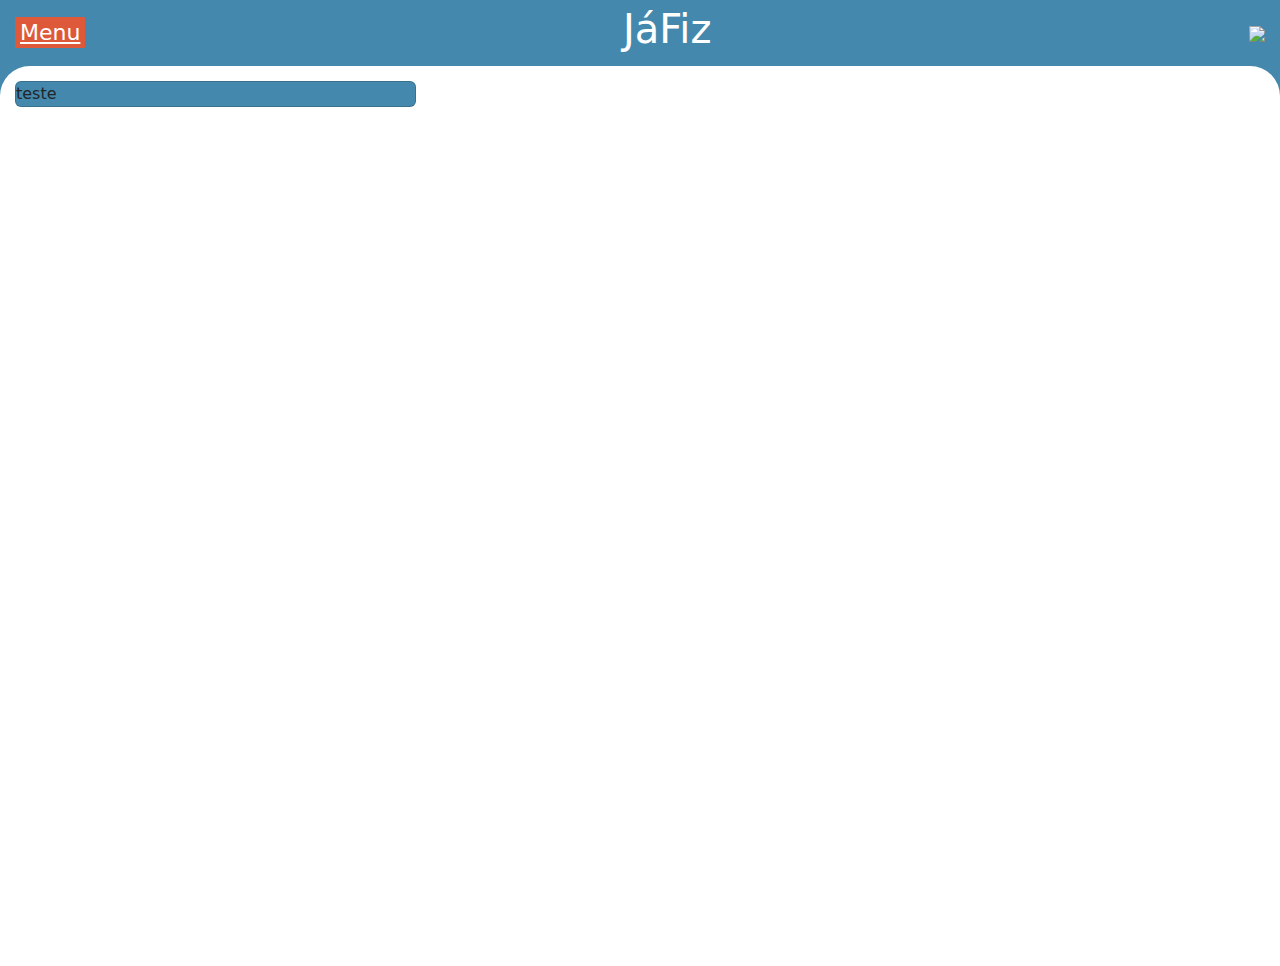
==== index.html @ 41b3dd96 "Adicionando projeto" ====
<!DOCTYPE html>
<html lang="en">

<head>
    <meta charset="UTF-8">
    <meta name="viewport" content="width=device-width, initial-scale=1.0">
    <link rel="stylesheet" href="css/style.css">
    <link rel="stylesheet" href="lib/bootstrap.min.css">
    <title>Document</title>
</head>

<body>
    <div class="header">
        <div class="left-head">
            <a href="#" class="toggle-nav">Menu </a>
        </div>
        <h1>JáFiz</h1>
        <div>
            <img src="https://cdn-icons-png.flaticon.com/512/3176/3176151.png" width="32px" />
        </div>

    </div>
    <div class="nice-nav open">
        <div class="xp-nvl">
            
        </div>
        <ul>
            <li>Tela Inicial</li>
            <li>
                Mais Recentes
            </li>
            <li>
                Editar Perfil
            </li>
        </ul>
    </div>

    <main>
        <div class="row">
            <div class="col-4">
                <div class="card">
                    teste
                </div>
            </div>
        </div>
    </main>
    <script src="https://code.jquery.com/jquery-3.7.1.min.js"></script>
    <script src="js/script.js"></script>
</body>
</html>
---- css/style.css ----
* {
    padding: 0;
    margin: 0;
    box-sizing: border-box;
  }
  
  body{
    background: #4489AD;
  }

  a {
    text-decoration: none;
  }
  
  .header {
    width: 100%;
    display: flex;
    justify-content: space-between;
    align-items: center;
    min-height: 55px;
    background: #4489AD;
    padding: 5px 15px;
  }
  
  .header h1 {
    color: #fff;
  }
  a.toggle-nav {
    color: #fff;
    line-height: 25px;
    font-size: 22px;
    background: #de5939;
    padding: 3px 5px;
    border-radius: 1px;
    transform: rotate(90deg);
  }
  .header > .left-head {
    display: block;
    background: #4489AD;
  }
  
  .nice-nav {
    width: 280px;
    background: #4489AD;
    height: 100vh;
    transition: all 0.4s ease-in-out 0s;
    float: left;
    position: relative;
  }
  .nice-nav.open {
    margin-left: -280px;
    display: block;
  }
  
  main{
    height: 100vh;
    padding: 15px;
    border-radius: 30px 30px 0px 0px;
    background-color: #fff;
  }
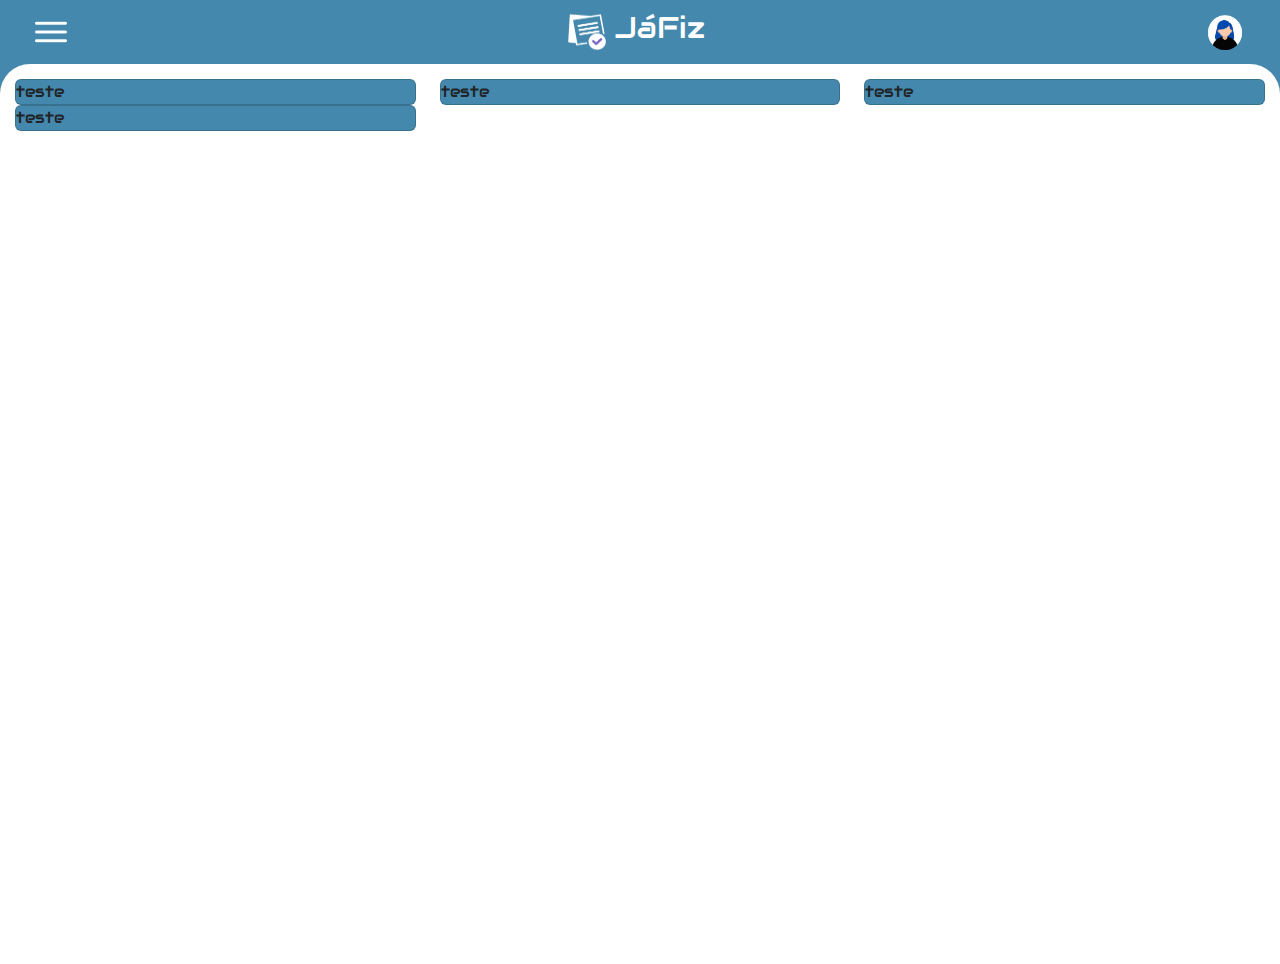
==== commit 56c21484: "melhoras no design do menu" ====
--- a/index.html
+++ b/index.html
@@ -6,31 +6,58 @@
     <meta name="viewport" content="width=device-width, initial-scale=1.0">
     <link rel="stylesheet" href="css/style.css">
     <link rel="stylesheet" href="lib/bootstrap.min.css">
+
+    <link rel="preconnect" href="https://fonts.googleapis.com">
+    <link rel="preconnect" href="https://fonts.gstatic.com" crossorigin>
+    <link href="https://fonts.googleapis.com/css2?family=Audiowide&display=swap" rel="stylesheet">
     <title>Document</title>
 </head>
 
 <body>
     <div class="header">
         <div class="left-head">
-            <a href="#" class="toggle-nav">Menu </a>
+            <a href="#" class="toggle-nav">
+                <img src="images/menu-aberto.png" alt="Menu">
+            </a>
         </div>
-        <h1>JáFiz</h1>
-        <div>
-            <img src="https://cdn-icons-png.flaticon.com/512/3176/3176151.png" width="32px" />
+        <div class="logo">
+            <img src="images/logo.png" alt="Logo">
+            <h1>JáFiz</h1>
+        </div>
+        <div class="user">
+            <img src="images/user.png" width="40px" />
         </div>
 
     </div>
     <div class="nice-nav open">
         <div class="xp-nvl">
-            
+            <div class="content-xp">
+                <div class="img-xp">
+                    <img src="images/ranking.png" alt="Ranking do usuário" width="120px">
+                </div>
+                <div class="nvl">
+                    <div class="nvl-number">
+                        <h4>Nv. 01</h4>
+                    </div>
+                    <div class="xp">
+                        <span>0/100 xp</span>
+                    </div>
+                </div>
+            </div>
         </div>
         <ul>
-            <li>Tela Inicial</li>
             <li>
-                Mais Recentes
+                <a href="#">Tela Inicial</a>
             </li>
             <li>
-                Editar Perfil
+                <a href="#">
+                    Mais Recentes
+                </a>
+            </li>
+            <li>
+                <a href="#">
+                    Editar Perfil
+                </a>
             </li>
         </ul>
     </div>
@@ -42,6 +69,21 @@
                     teste
                 </div>
             </div>
+            <div class="col-4">
+                <div class="card">
+                    teste
+                </div>
+            </div>
+            <div class="col-4">
+                <div class="card">
+                    teste
+                </div>
+            </div>
+            <div class="col-4">
+                <div class="card">
+                    teste
+                </div>
+            </div>
         </div>
     </main>
     <script src="https://code.jquery.com/jquery-3.7.1.min.js"></script>
--- a/css/style.css
+++ b/css/style.css
@@ -6,6 +6,7 @@
   
   body{
     background: #4489AD;
+    font-family: "Audiowide", sans-serif !important;
   }
 
   a {
@@ -19,36 +20,45 @@
     align-items: center;
     min-height: 55px;
     background: #4489AD;
-    padding: 5px 15px;
+    padding: 10px 35px;
   }
   
   .header h1 {
     color: #fff;
   }
-  a.toggle-nav {
-    color: #fff;
-    line-height: 25px;
-    font-size: 22px;
-    background: #de5939;
-    padding: 3px 5px;
-    border-radius: 1px;
-    transform: rotate(90deg);
-  }
+
   .header > .left-head {
     display: block;
     background: #4489AD;
   }
+
+  .logo{
+    display: flex;
+    align-items: center;
+    justify-content: center;
+  }
+
+  .logo h1{
+    font-size: 30px;
+  }
+
+  .logo img{
+    width: 40px;
+    height: 40px;
+    margin-right: 8px;
+  }
   
   .nice-nav {
-    width: 280px;
+    width: 320px;
     background: #4489AD;
     height: 100vh;
     transition: all 0.4s ease-in-out 0s;
     float: left;
     position: relative;
   }
+
   .nice-nav.open {
-    margin-left: -280px;
+    margin-left: -320px;
     display: block;
   }
   
@@ -57,4 +67,46 @@
     padding: 15px;
     border-radius: 30px 30px 0px 0px;
     background-color: #fff;
-  }+  }
+
+  .xp-nvl{
+    width: 100%;
+    padding-left: 20px;
+  }
+
+  .content-xp{
+    display: flex;
+    align-items: center;
+  }
+
+
+  .nvl{
+    width: 100%;
+    position: relative;
+    left: -25px;
+  }
+
+  .img-xp{
+    z-index: 1;
+  }
+
+  .nvl-number,
+  .xp{
+    text-align: center;
+    background-color: #fff;
+    width: 80%;
+  }
+
+  .xp{
+    height: 15px;
+    width: 75%;
+    font-size: 12px;
+    display: flex;
+    justify-content: center;
+    align-items: center;
+  }
+
+  .nvl-number{
+    border-radius: 35px;
+    color: #5E548E;
+  }
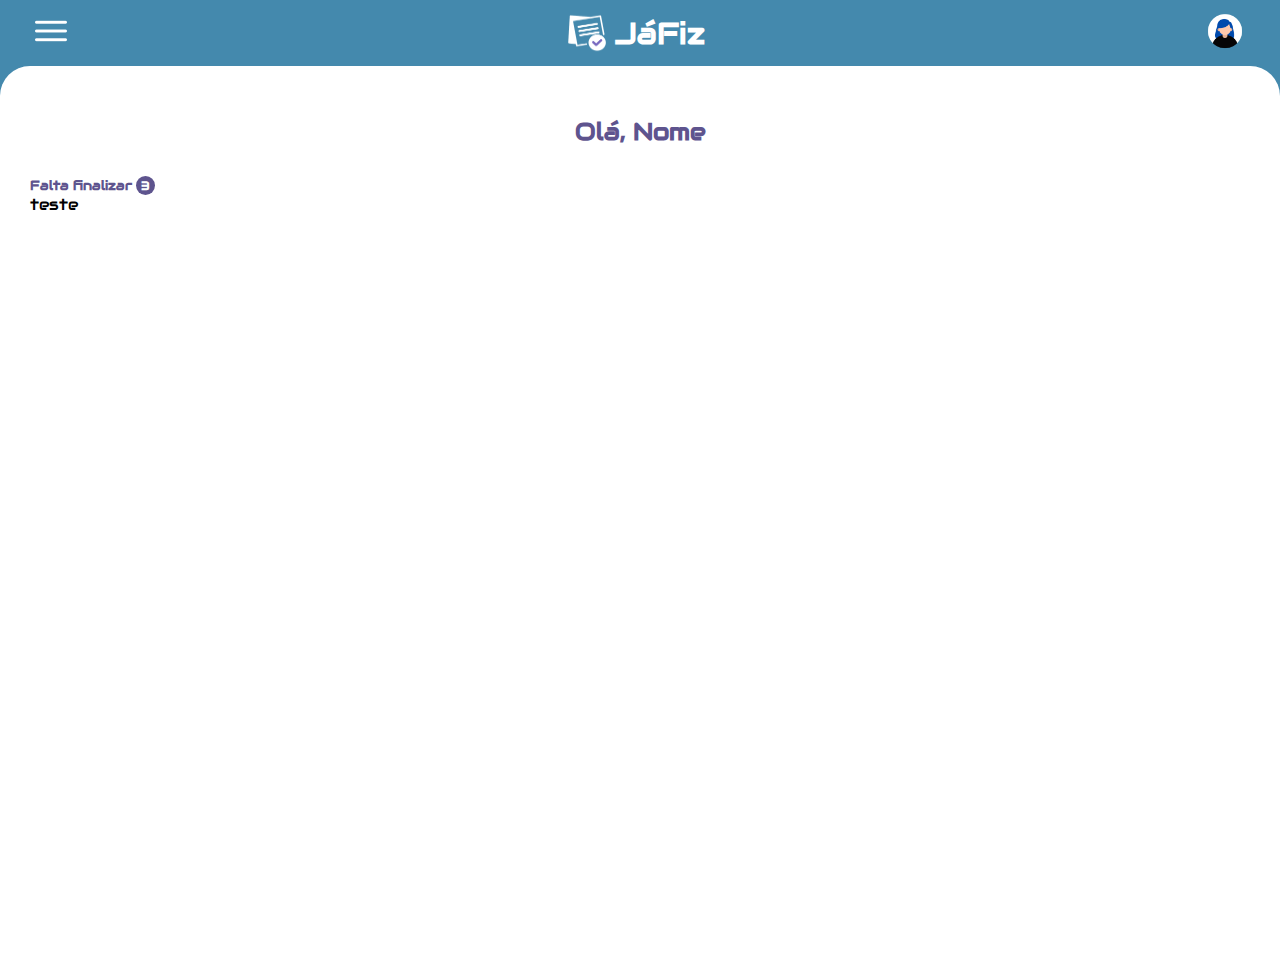
==== commit e6d1054a: "Design de navbar finalizado e bootstrap removido" ====
--- a/index.html
+++ b/index.html
@@ -5,7 +5,6 @@
     <meta charset="UTF-8">
     <meta name="viewport" content="width=device-width, initial-scale=1.0">
     <link rel="stylesheet" href="css/style.css">
-    <link rel="stylesheet" href="lib/bootstrap.min.css">
 
     <link rel="preconnect" href="https://fonts.googleapis.com">
     <link rel="preconnect" href="https://fonts.gstatic.com" crossorigin>
@@ -46,15 +45,20 @@
             </div>
         </div>
         <ul>
-            <li>
-                <a href="#">Tela Inicial</a>
+            <li class="home-link">
+                <img src="images/home.png" width="28px" alt="Mais recentes">
+                <a href="#">
+                    Tela Inicial
+                </a>
             </li>
             <li>
+                <img src="images/recent.png" width="28px" alt="Mais recentes">
                 <a href="#">
                     Mais Recentes
                 </a>
             </li>
             <li>
+                <img src="images/user.png" width="28px" alt="Mais recentes">
                 <a href="#">
                     Editar Perfil
                 </a>
@@ -63,23 +67,13 @@
     </div>
 
     <main>
-        <div class="row">
-            <div class="col-4">
-                <div class="card">
-                    teste
-                </div>
+        
+        <div class="container">
+            <div class="title_name">
+                <h2>Olá, Nome</h2>
             </div>
-            <div class="col-4">
-                <div class="card">
-                    teste
-                </div>
-            </div>
-            <div class="col-4">
-                <div class="card">
-                    teste
-                </div>
-            </div>
-            <div class="col-4">
+            <h5>Falta finalizar <span>3</span></h5>
+            <div class="cards">
                 <div class="card">
                     teste
                 </div>
--- a/css/style.css
+++ b/css/style.css
@@ -21,8 +21,10 @@
     min-height: 55px;
     background: #4489AD;
     padding: 10px 35px;
+
   }
   
+
   .header h1 {
     color: #fff;
   }
@@ -55,6 +57,7 @@
     transition: all 0.4s ease-in-out 0s;
     float: left;
     position: relative;
+    z-index: 10;
   }
 
   .nice-nav.open {
@@ -62,12 +65,7 @@
     display: block;
   }
   
-  main{
-    height: 100vh;
-    padding: 15px;
-    border-radius: 30px 30px 0px 0px;
-    background-color: #fff;
-  }
+  
 
   .xp-nvl{
     width: 100%;
@@ -83,7 +81,7 @@
   .nvl{
     width: 100%;
     position: relative;
-    left: -25px;
+    left: -28px;
   }
 
   .img-xp{
@@ -95,12 +93,14 @@
     text-align: center;
     background-color: #fff;
     width: 80%;
+    text-transform: uppercase;
   }
 
   .xp{
     height: 15px;
     width: 75%;
     font-size: 12px;
+    margin-top: 10px;
     display: flex;
     justify-content: center;
     align-items: center;
@@ -109,4 +109,66 @@
   .nvl-number{
     border-radius: 35px;
     color: #5E548E;
+    padding: 6px 0px;
   }
+
+  .nice-nav ul li{
+    width: 70%;
+    padding: 10px;
+    margin-left: 15px;
+    margin-bottom: 20px;
+    list-style: none;
+    display: flex;
+    align-items: center;
+    text-align: center;
+  }
+
+  .nice-nav ul li a{
+    color: #fff;
+  }
+
+  .home-link{
+    padding: 10px 0px;
+    border-radius: 0px 25px 25px 0px;
+    background-color: #fff;
+    
+  }
+
+  .home-link a{
+    color: #4489AD !important;
+  }
+
+  .nice-nav ul li img{
+    margin-right: 10px;
+  }
+
+  /*MAIN*/
+
+  main{
+    height: 100vh;
+    padding: 0px 30px;
+    padding-top: 50px;
+    border-radius: 30px 30px 0px 0px;
+    background-color: #fff;
+  }
+
+  .title_name{
+    width: 100%;
+    text-align: center;
+    color: #5E548E;
+    margin-bottom: 30px;
+  }
+
+  main .container h5{
+    color: #5E548E;
+  }
+
+  main .container span{
+    width: 30px;
+    height: 10px;
+    border-radius: 50%;
+    font-size: 12px;
+    padding: 2px 5px;
+    background-color: #5E548E;
+    color: #fff;
+  }
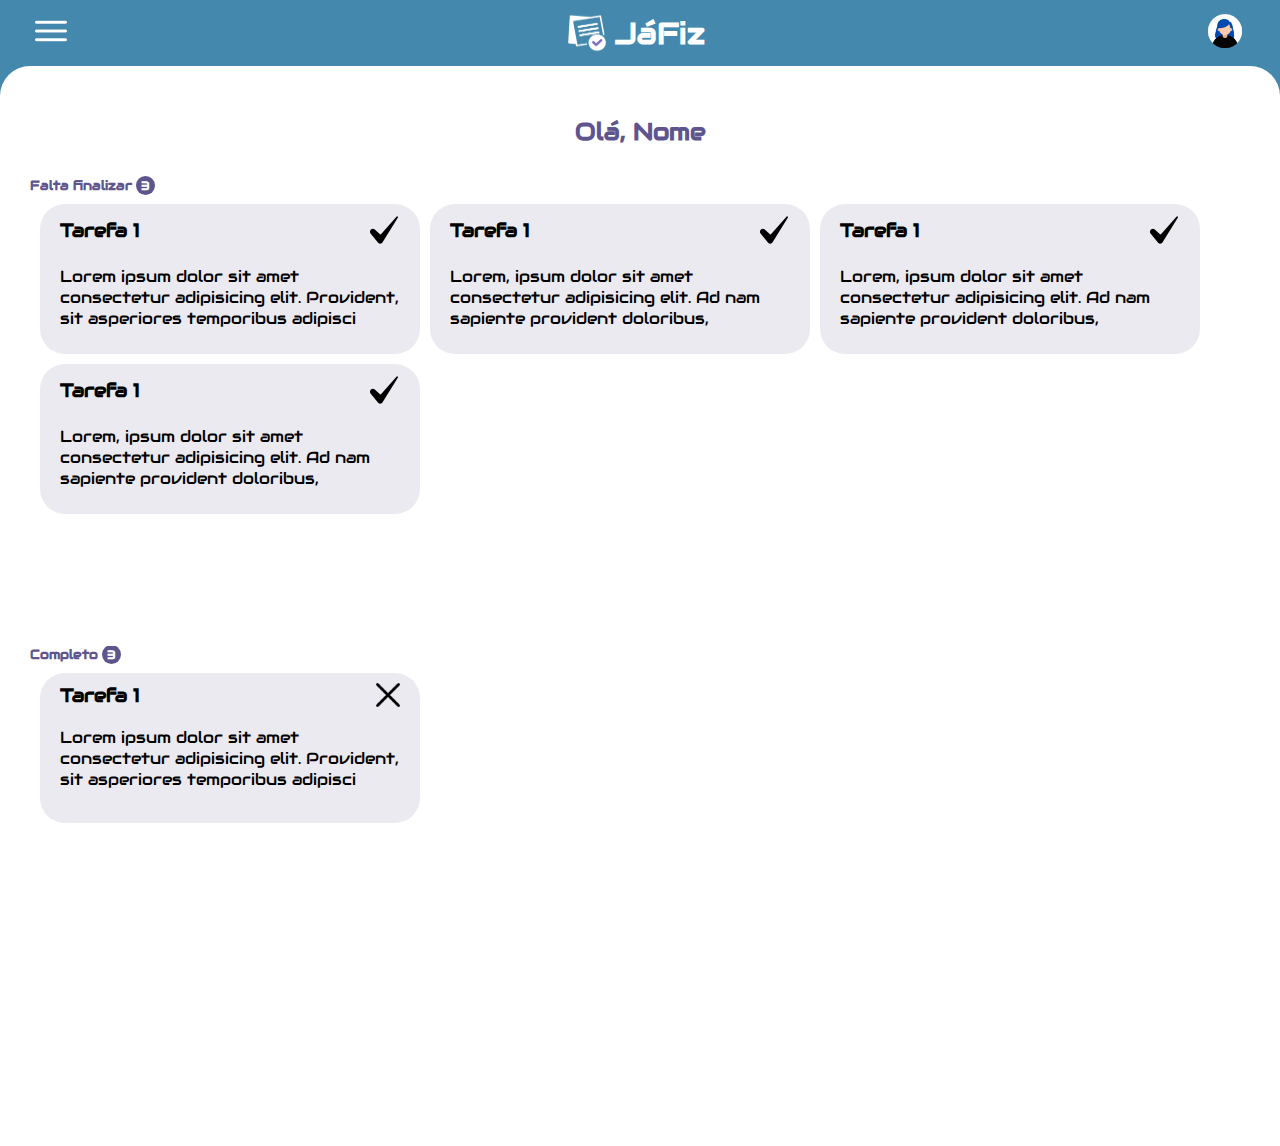
==== commit 78186f95: "Layout das tarefas" ====
--- a/index.html
+++ b/index.html
@@ -9,7 +9,7 @@
     <link rel="preconnect" href="https://fonts.googleapis.com">
     <link rel="preconnect" href="https://fonts.gstatic.com" crossorigin>
     <link href="https://fonts.googleapis.com/css2?family=Audiowide&display=swap" rel="stylesheet">
-    <title>Document</title>
+    <title>JáFiz - Gerenciamento de tarefas</title>
 </head>
 
 <body>
@@ -67,18 +67,59 @@
     </div>
 
     <main>
-        
-        <div class="container">
-            <div class="title_name">
-                <h2>Olá, Nome</h2>
-            </div>
-            <h5>Falta finalizar <span>3</span></h5>
-            <div class="cards">
-                <div class="card">
-                    teste
+        <section class="need-to-complete">
+            <div class="container">
+                <div class="title_name">
+                    <h2>Olá, Nome</h2>
+                </div>
+                <h5>Falta finalizar <span>3</span></h5>
+                <div class="cards">
+                    <div class="card">
+                        <div class="title-task">
+                            <h3>Tarefa 1</h3>
+                            <img src="images/marca-de-verificacao.png" alt="Check">
+                        </div>
+                        <p>Lorem ipsum dolor sit amet consectetur adipisicing elit. Provident, sit asperiores temporibus adipisci consequuntur officia consequatur minus laboriosam esse impedit, veritatis repellendus perferendis repellat delectus beatae distinctio! Excepturi, molestiae nesciunt?</p>
+                    </div>
+                    <div class="card">
+                        <div class="title-task">
+                            <h3>Tarefa 1</h3>
+                            <img src="images/marca-de-verificacao.png" alt="Check">
+                        </div>
+                        <p>Lorem, ipsum dolor sit amet consectetur adipisicing elit. Ad nam sapiente provident doloribus, laboriosam odio</p>
+                    </div>
+                    <div class="card">
+                        <div class="title-task">
+                            <h3>Tarefa 1</h3>
+                            <img src="images/marca-de-verificacao.png" alt="Check">
+                        </div>
+                        <p>Lorem, ipsum dolor sit amet consectetur adipisicing elit. Ad nam sapiente provident doloribus, laboriosam odio</p>
+                    </div>
+                    <div class="card">
+                        <div class="title-task">
+                            <h3>Tarefa 1</h3>
+                            <img src="images/marca-de-verificacao.png" alt="Check">
+                        </div>
+                        <p>Lorem, ipsum dolor sit amet consectetur adipisicing elit. Ad nam sapiente provident doloribus, laboriosam odio</p>
+                    </div>
                 </div>
             </div>
-        </div>
+            
+        </section>
+        <section class="task-complete">
+            <div class="container">
+                <h5>Completo <span>3</span></h5>
+                <div class="cards">
+                    <div class="card">
+                        <div class="title-task">
+                            <h3>Tarefa 1</h3>
+                            <img src="images/x.png" alt="Excluir tarefa" width="24px">
+                        </div>
+                        <p>Lorem ipsum dolor sit amet consectetur adipisicing elit. Provident, sit asperiores temporibus adipisci consequuntur officia consequatur minus laboriosam esse impedit, veritatis repellendus perferendis repellat delectus beatae distinctio! Excepturi, molestiae nesciunt?</p>
+                    </div>
+                </div>
+            </div>
+        </section>
     </main>
     <script src="https://code.jquery.com/jquery-3.7.1.min.js"></script>
     <script src="js/script.js"></script>
--- a/css/style.css
+++ b/css/style.css
@@ -145,7 +145,6 @@
   /*MAIN*/
 
   main{
-    height: 100vh;
     padding: 0px 30px;
     padding-top: 50px;
     border-radius: 30px 30px 0px 0px;
@@ -161,6 +160,7 @@
 
   main .container h5{
     color: #5E548E;
+    margin-bottom: 10px;
   }
 
   main .container span{
@@ -172,3 +172,55 @@
     background-color: #5E548E;
     color: #fff;
   }
+
+  main .need-to-complete {
+    overflow-y: scroll;
+    height: 500px;
+    margin-bottom: 30px;
+  }
+
+  .task-complete{
+    overflow-y: scroll;
+    height: 500px;
+  }
+
+  main .container{
+    margin: 0 auto;
+    max-width: 1280px;
+    width: 100%;
+  }
+
+  main .container .cards{
+    display: flex;
+    flex-wrap: wrap;
+    max-width: 100%;
+  }
+
+  main .card{
+    width: 380px;
+    height: 150px;
+    border-radius: 25px;
+    padding: 10px;
+    margin-left: 10px;
+    margin-bottom: 10px;
+    background-color: #57548e1f;
+  }
+
+  main .card .title-task{
+    width: 100%;
+    display: flex;
+    justify-content: space-between;
+    align-items: center;
+    margin-bottom: 20px;
+    padding: 0 10px;
+  }
+
+  main .card p{
+    padding: 0 10px;
+    height: 65px;
+    overflow-y: scroll;
+  }
+
+  main .card img{
+    cursor: pointer;
+  }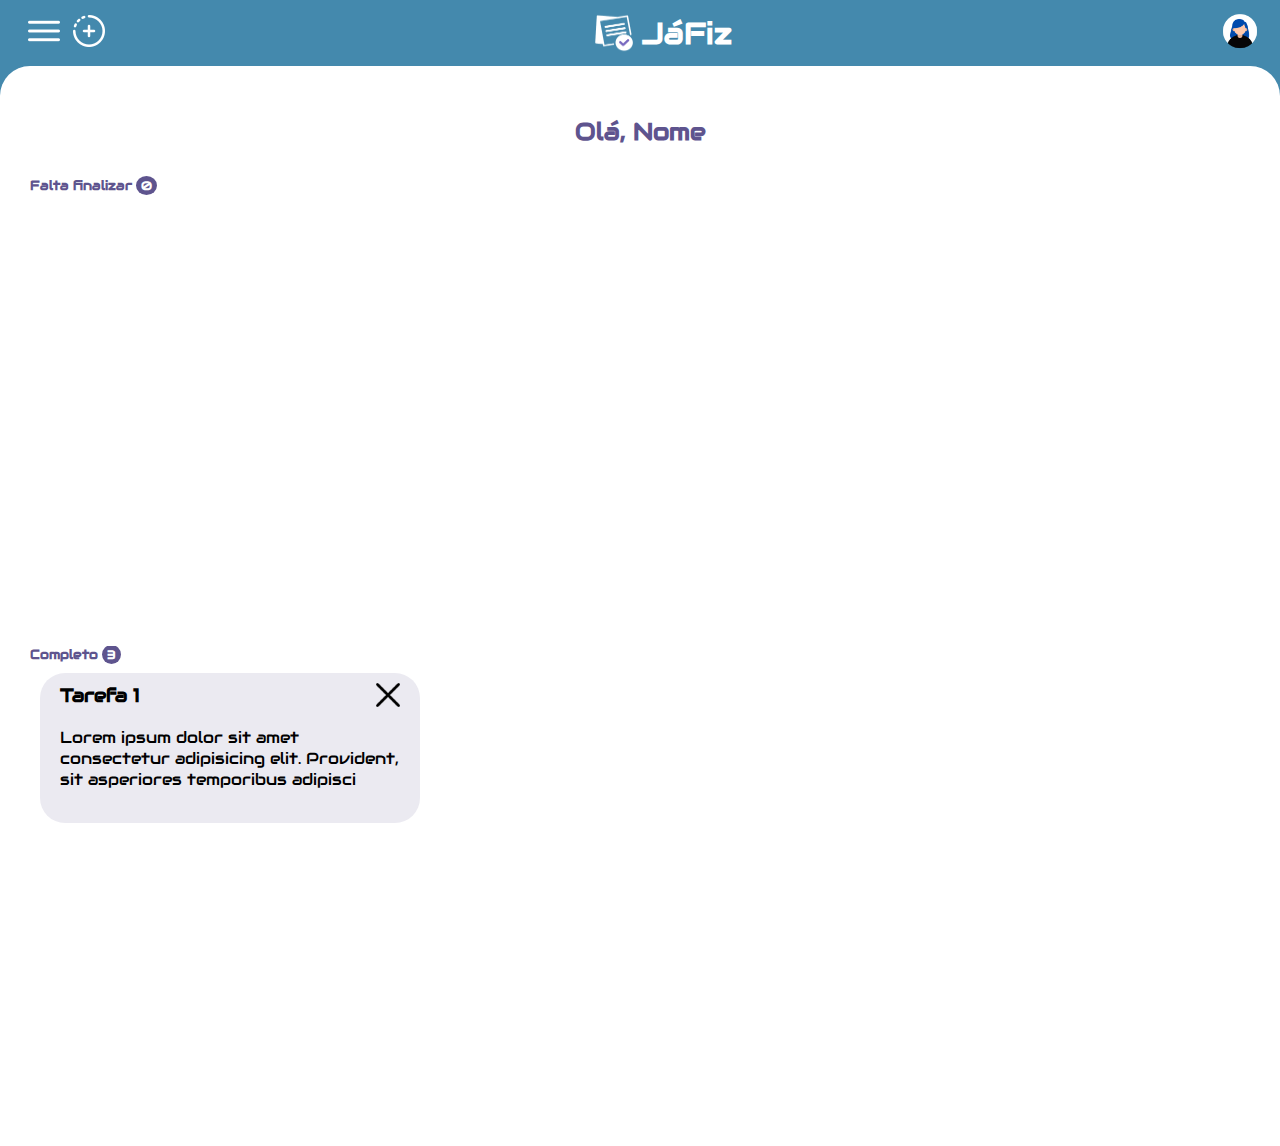
==== commit e0d4dd92: "Adicionando modal e implementando funcionalidades de adicionar tarefa" ====
--- a/index.html
+++ b/index.html
@@ -18,6 +18,7 @@
             <a href="#" class="toggle-nav">
                 <img src="images/menu-aberto.png" alt="Menu">
             </a>
+            <img class="btn-add-task" id="openModal" src="images/botao.png" alt="Adicionar tarefa">
         </div>
         <div class="logo">
             <img src="images/logo.png" alt="Logo">
@@ -72,37 +73,8 @@
                 <div class="title_name">
                     <h2>Olá, Nome</h2>
                 </div>
-                <h5>Falta finalizar <span>3</span></h5>
-                <div class="cards">
-                    <div class="card">
-                        <div class="title-task">
-                            <h3>Tarefa 1</h3>
-                            <img src="images/marca-de-verificacao.png" alt="Check">
-                        </div>
-                        <p>Lorem ipsum dolor sit amet consectetur adipisicing elit. Provident, sit asperiores temporibus adipisci consequuntur officia consequatur minus laboriosam esse impedit, veritatis repellendus perferendis repellat delectus beatae distinctio! Excepturi, molestiae nesciunt?</p>
-                    </div>
-                    <div class="card">
-                        <div class="title-task">
-                            <h3>Tarefa 1</h3>
-                            <img src="images/marca-de-verificacao.png" alt="Check">
-                        </div>
-                        <p>Lorem, ipsum dolor sit amet consectetur adipisicing elit. Ad nam sapiente provident doloribus, laboriosam odio</p>
-                    </div>
-                    <div class="card">
-                        <div class="title-task">
-                            <h3>Tarefa 1</h3>
-                            <img src="images/marca-de-verificacao.png" alt="Check">
-                        </div>
-                        <p>Lorem, ipsum dolor sit amet consectetur adipisicing elit. Ad nam sapiente provident doloribus, laboriosam odio</p>
-                    </div>
-                    <div class="card">
-                        <div class="title-task">
-                            <h3>Tarefa 1</h3>
-                            <img src="images/marca-de-verificacao.png" alt="Check">
-                        </div>
-                        <p>Lorem, ipsum dolor sit amet consectetur adipisicing elit. Ad nam sapiente provident doloribus, laboriosam odio</p>
-                    </div>
-                </div>
+                <h5>Falta finalizar <span class="count">0</span></h5>
+                <div class="cards cards-need-to-complete"></div>
             </div>
             
         </section>
@@ -121,6 +93,23 @@
             </div>
         </section>
     </main>
+
+    <div id="modal" class="modal">
+        <div class="modal-content">
+            <div class="title-modal">
+                <h4>Adicionar tarefa</h4>
+                <span class="close">Cancelar</span>
+            </div>
+            <form>
+                <label for="titulo">Titulo</label>
+                <input type="text" id="titulo" required>
+                <label for="description">Descrição</label>
+                <textarea id="description" required></textarea>
+                <button type="submit" class="add-task">Adicionar</button>
+            </form>
+        </div>
+    </div>
+
     <script src="https://code.jquery.com/jquery-3.7.1.min.js"></script>
     <script src="js/script.js"></script>
 </body>
--- a/css/style.css
+++ b/css/style.css
@@ -20,7 +20,7 @@
     align-items: center;
     min-height: 55px;
     background: #4489AD;
-    padding: 10px 35px;
+    padding: 10px 20px;
 
   }
   
@@ -32,6 +32,11 @@
   .header > .left-head {
     display: block;
     background: #4489AD;
+  }
+
+  .left-head img{
+    margin-left: 8px;
+    cursor: pointer;
   }
 
   .logo{
@@ -223,4 +228,72 @@
 
   main .card img{
     cursor: pointer;
-  }+  }
+
+  /* The Modal (background) */
+.modal {
+  display: none;
+  position: fixed;
+  z-index: 1;
+  left: 0;
+  top: 0;
+  width: 100%;
+  height: 100%;
+  overflow: auto;
+  background-color: rgba(0,0,0,0.4);
+}
+
+/* Modal */
+.modal-content {
+  background-color: #fefefe;
+  margin: 15% auto;
+  border: 1px solid #888;
+  width: 540px;
+}
+
+.modal-content .title-modal{
+  background-color: #4489AD;
+  width: 100%;
+  padding: 15px;
+  display: flex;
+  justify-content: space-between;
+  align-items: center;
+  font-family: 'Lucida Sans', 'Lucida Sans Regular', 'Lucida Grande', 'Lucida Sans Unicode', Geneva, Verdana, sans-serif;
+  font-size: 18px;
+  color: #fff;
+}
+
+.modal-content form{
+  padding: 15px;
+  display: flex;
+  flex-direction: column;
+}
+
+.modal-content form label{
+  margin: 10px 0px;
+}
+
+.modal-content form input, button{
+  padding: 10px;
+}
+
+.modal-content form button{
+  margin-top: 10px;
+  background-color: #4489AD;
+  color: #fff;
+  font-size: 18px;
+  border: none;
+  letter-spacing: 2px;
+}
+.modal-content form textarea{
+  height: 100px;
+  resize: none;
+  padding: 10px;
+}
+.close {
+  color: #fff;
+  font-weight: bold;
+  cursor: pointer;
+}
+
+
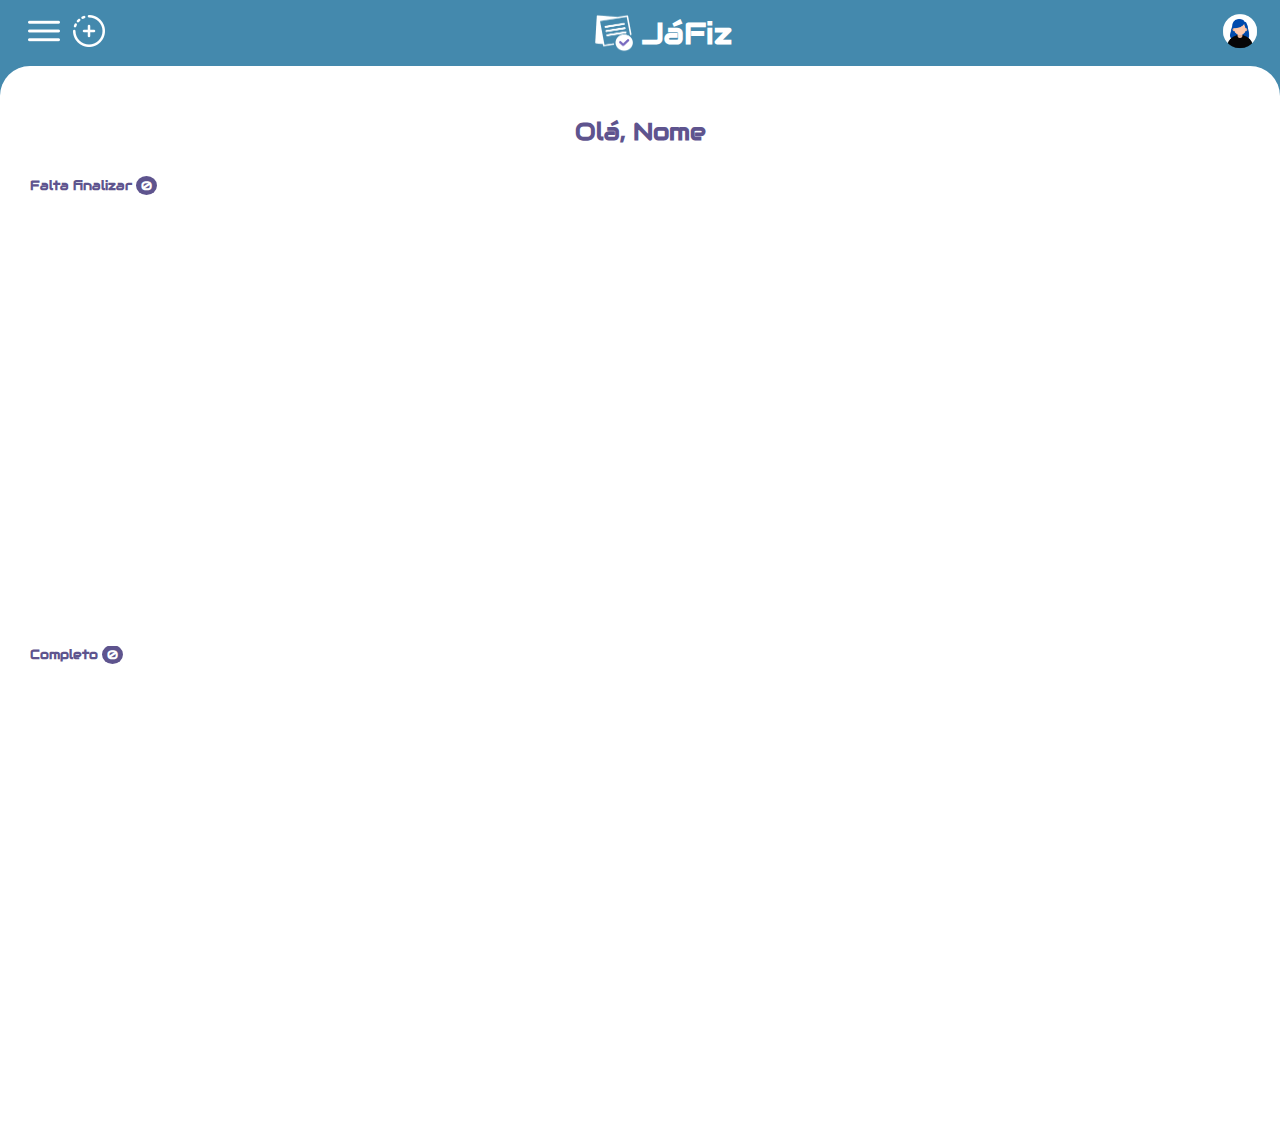
==== commit 2c3b3a2b: "Update nas funcionalidades das tasks" ====
--- a/index.html
+++ b/index.html
@@ -73,23 +73,15 @@
                 <div class="title_name">
                     <h2>Olá, Nome</h2>
                 </div>
-                <h5>Falta finalizar <span class="count">0</span></h5>
+                <h5>Falta finalizar <span class="count-need-to-completed">0</span></h5>
                 <div class="cards cards-need-to-complete"></div>
             </div>
             
         </section>
         <section class="task-complete">
             <div class="container">
-                <h5>Completo <span>3</span></h5>
-                <div class="cards">
-                    <div class="card">
-                        <div class="title-task">
-                            <h3>Tarefa 1</h3>
-                            <img src="images/x.png" alt="Excluir tarefa" width="24px">
-                        </div>
-                        <p>Lorem ipsum dolor sit amet consectetur adipisicing elit. Provident, sit asperiores temporibus adipisci consequuntur officia consequatur minus laboriosam esse impedit, veritatis repellendus perferendis repellat delectus beatae distinctio! Excepturi, molestiae nesciunt?</p>
-                    </div>
-                </div>
+                <h5>Completo <span class="count-completed">0</span></h5>
+                <div class="cards cards-completed"></div>
             </div>
         </section>
     </main>
--- a/css/style.css
+++ b/css/style.css
@@ -296,4 +296,16 @@
   cursor: pointer;
 }
 
-
+.completed{
+  color: #5E548E;
+}
+
+.desc-completed{
+  text-decoration: line-through;
+}
+
+.checkNone{
+  display: none;
+}
+
+
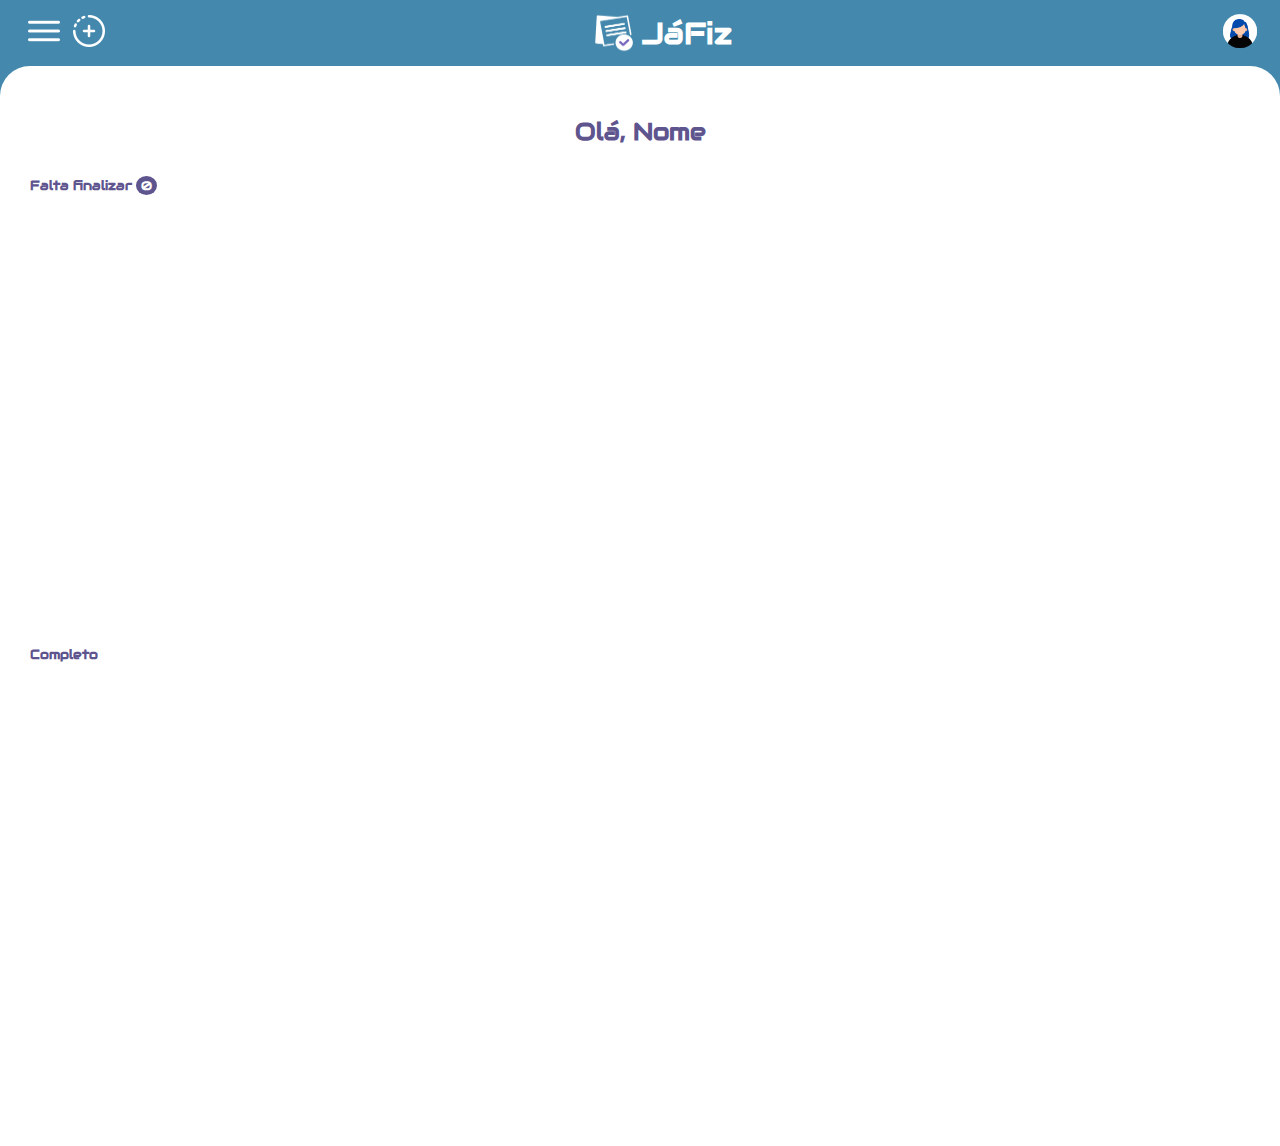
==== commit 284df700: "Update e formatação dos documentos" ====
--- a/index.html
+++ b/index.html
@@ -76,11 +76,11 @@
                 <h5>Falta finalizar <span class="count-need-to-completed">0</span></h5>
                 <div class="cards cards-need-to-complete"></div>
             </div>
-            
+
         </section>
         <section class="task-complete">
             <div class="container">
-                <h5>Completo <span class="count-completed">0</span></h5>
+                <h5>Completo</h5>
                 <div class="cards cards-completed"></div>
             </div>
         </section>
@@ -105,4 +105,5 @@
     <script src="https://code.jquery.com/jquery-3.7.1.min.js"></script>
     <script src="js/script.js"></script>
 </body>
+
 </html>--- a/css/style.css
+++ b/css/style.css
@@ -1,236 +1,237 @@
 * {
-    padding: 0;
-    margin: 0;
-    box-sizing: border-box;
-  }
-  
-  body{
-    background: #4489AD;
-    font-family: "Audiowide", sans-serif !important;
-  }
-
-  a {
-    text-decoration: none;
-  }
-  
-  .header {
-    width: 100%;
-    display: flex;
-    justify-content: space-between;
-    align-items: center;
-    min-height: 55px;
-    background: #4489AD;
-    padding: 10px 20px;
-
-  }
-  
-
-  .header h1 {
-    color: #fff;
-  }
-
-  .header > .left-head {
-    display: block;
-    background: #4489AD;
-  }
-
-  .left-head img{
-    margin-left: 8px;
-    cursor: pointer;
-  }
-
-  .logo{
-    display: flex;
-    align-items: center;
-    justify-content: center;
-  }
-
-  .logo h1{
-    font-size: 30px;
-  }
-
-  .logo img{
-    width: 40px;
-    height: 40px;
-    margin-right: 8px;
-  }
-  
-  .nice-nav {
-    width: 320px;
-    background: #4489AD;
-    height: 100vh;
-    transition: all 0.4s ease-in-out 0s;
-    float: left;
-    position: relative;
-    z-index: 10;
-  }
-
-  .nice-nav.open {
-    margin-left: -320px;
-    display: block;
-  }
-  
-  
-
-  .xp-nvl{
-    width: 100%;
-    padding-left: 20px;
-  }
-
-  .content-xp{
-    display: flex;
-    align-items: center;
-  }
-
-
-  .nvl{
-    width: 100%;
-    position: relative;
-    left: -28px;
-  }
-
-  .img-xp{
-    z-index: 1;
-  }
-
-  .nvl-number,
-  .xp{
-    text-align: center;
-    background-color: #fff;
-    width: 80%;
-    text-transform: uppercase;
-  }
-
-  .xp{
-    height: 15px;
-    width: 75%;
-    font-size: 12px;
-    margin-top: 10px;
-    display: flex;
-    justify-content: center;
-    align-items: center;
-  }
-
-  .nvl-number{
-    border-radius: 35px;
-    color: #5E548E;
-    padding: 6px 0px;
-  }
-
-  .nice-nav ul li{
-    width: 70%;
-    padding: 10px;
-    margin-left: 15px;
-    margin-bottom: 20px;
-    list-style: none;
-    display: flex;
-    align-items: center;
-    text-align: center;
-  }
-
-  .nice-nav ul li a{
-    color: #fff;
-  }
-
-  .home-link{
-    padding: 10px 0px;
-    border-radius: 0px 25px 25px 0px;
-    background-color: #fff;
-    
-  }
-
-  .home-link a{
-    color: #4489AD !important;
-  }
-
-  .nice-nav ul li img{
-    margin-right: 10px;
-  }
-
-  /*MAIN*/
-
-  main{
-    padding: 0px 30px;
-    padding-top: 50px;
-    border-radius: 30px 30px 0px 0px;
-    background-color: #fff;
-  }
-
-  .title_name{
-    width: 100%;
-    text-align: center;
-    color: #5E548E;
-    margin-bottom: 30px;
-  }
-
-  main .container h5{
-    color: #5E548E;
-    margin-bottom: 10px;
-  }
-
-  main .container span{
-    width: 30px;
-    height: 10px;
-    border-radius: 50%;
-    font-size: 12px;
-    padding: 2px 5px;
-    background-color: #5E548E;
-    color: #fff;
-  }
-
-  main .need-to-complete {
-    overflow-y: scroll;
-    height: 500px;
-    margin-bottom: 30px;
-  }
-
-  .task-complete{
-    overflow-y: scroll;
-    height: 500px;
-  }
-
-  main .container{
-    margin: 0 auto;
-    max-width: 1280px;
-    width: 100%;
-  }
-
-  main .container .cards{
-    display: flex;
-    flex-wrap: wrap;
-    max-width: 100%;
-  }
-
-  main .card{
-    width: 380px;
-    height: 150px;
-    border-radius: 25px;
-    padding: 10px;
-    margin-left: 10px;
-    margin-bottom: 10px;
-    background-color: #57548e1f;
-  }
-
-  main .card .title-task{
-    width: 100%;
-    display: flex;
-    justify-content: space-between;
-    align-items: center;
-    margin-bottom: 20px;
-    padding: 0 10px;
-  }
-
-  main .card p{
-    padding: 0 10px;
-    height: 65px;
-    overflow-y: scroll;
-  }
-
-  main .card img{
-    cursor: pointer;
-  }
-
-  /* The Modal (background) */
+  padding: 0;
+  margin: 0;
+  box-sizing: border-box;
+}
+
+body {
+  background: #4489AD;
+  font-family: "Audiowide", sans-serif !important;
+}
+
+a {
+  text-decoration: none;
+}
+
+.header {
+  width: 100%;
+  display: flex;
+  justify-content: space-between;
+  align-items: center;
+  min-height: 55px;
+  background: #4489AD;
+  padding: 10px 20px;
+
+}
+
+
+.header h1 {
+  color: #fff;
+}
+
+.header>.left-head {
+  display: block;
+  background: #4489AD;
+}
+
+.left-head img {
+  margin-left: 8px;
+  cursor: pointer;
+}
+
+.logo {
+  display: flex;
+  align-items: center;
+  justify-content: center;
+}
+
+.logo h1 {
+  font-size: 30px;
+}
+
+.logo img {
+  width: 40px;
+  height: 40px;
+  margin-right: 8px;
+}
+
+.nice-nav {
+  width: 320px;
+  background: #4489AD;
+  height: 100vh;
+  transition: all 0.4s ease-in-out 0s;
+  float: left;
+  position: relative;
+  z-index: 10;
+}
+
+.nice-nav.open {
+  margin-left: -320px;
+  display: block;
+}
+
+.xp-nvl {
+  width: 100%;
+  padding-left: 20px;
+}
+
+.content-xp {
+  display: flex;
+  align-items: center;
+}
+
+.nvl {
+  width: 100%;
+  position: relative;
+  left: -28px;
+}
+
+.img-xp {
+  z-index: 1;
+}
+
+.nvl-number,
+.xp {
+  text-align: center;
+  background-color: #fff;
+  width: 80%;
+  text-transform: uppercase;
+}
+
+.xp {
+  height: 15px;
+  width: 75%;
+  font-size: 12px;
+  margin-top: 10px;
+  display: flex;
+  justify-content: center;
+  align-items: center;
+}
+
+.nvl-number {
+  border-radius: 35px;
+  color: #5E548E;
+  padding: 6px 0px;
+}
+
+.nice-nav ul li {
+  width: 70%;
+  padding: 10px;
+  margin-left: 15px;
+  margin-bottom: 20px;
+  list-style: none;
+  display: flex;
+  align-items: center;
+  text-align: center;
+}
+
+.nice-nav ul li a {
+  color: #fff;
+}
+
+.home-link {
+  padding: 10px 0px;
+  border-radius: 0px 25px 25px 0px;
+  background-color: #fff;
+
+}
+
+.home-link a {
+  color: #4489AD !important;
+}
+
+.nice-nav ul li img {
+  margin-right: 10px;
+}
+
+/*MAIN*/
+
+main {
+  padding: 0px 30px;
+  padding-top: 50px;
+  border-radius: 30px 30px 0px 0px;
+  background-color: #fff;
+}
+
+.title_name {
+  width: 100%;
+  text-align: center;
+  color: #5E548E;
+  margin-bottom: 30px;
+}
+
+main .container h5 {
+  color: #5E548E;
+  margin-bottom: 10px;
+}
+
+main .container span {
+  width: 30px;
+  height: 10px;
+  border-radius: 50%;
+  font-size: 12px;
+  padding: 2px 5px;
+  background-color: #5E548E;
+  color: #fff;
+}
+
+main .need-to-complete {
+  overflow-y: scroll;
+  height: 500px;
+  margin-bottom: 30px;
+}
+
+.task-complete {
+  overflow-y: scroll;
+  height: 500px;
+}
+
+main .container {
+  margin: 0 auto;
+  max-width: 1280px;
+  width: 100%;
+}
+
+main .container .cards {
+  display: flex;
+  flex-wrap: wrap;
+  max-width: 100%;
+}
+
+main .card {
+  width: 380px;
+  height: 150px;
+  border-radius: 25px;
+  padding: 10px;
+  margin-left: 10px;
+  margin-bottom: 10px;
+  background-color: #57548e1f;
+}
+
+main .card .title-task {
+  width: 100%;
+  display: flex;
+  justify-content: space-between;
+  align-items: center;
+  margin-bottom: 20px;
+  padding: 0 10px;
+}
+
+main .card .title-task img{
+  width: 25px;
+}
+
+main .card p {
+  padding: 0 10px;
+  height: 65px;
+  overflow-y: scroll;
+}
+
+main .card img {
+  cursor: pointer;
+}
+
+/* Modal */
 .modal {
   display: none;
   position: fixed;
@@ -240,10 +241,9 @@
   width: 100%;
   height: 100%;
   overflow: auto;
-  background-color: rgba(0,0,0,0.4);
-}
-
-/* Modal */
+  background-color: rgba(0, 0, 0, 0.4);
+}
+
 .modal-content {
   background-color: #fefefe;
   margin: 15% auto;
@@ -251,7 +251,7 @@
   width: 540px;
 }
 
-.modal-content .title-modal{
+.modal-content .title-modal {
   background-color: #4489AD;
   width: 100%;
   padding: 15px;
@@ -263,21 +263,22 @@
   color: #fff;
 }
 
-.modal-content form{
+.modal-content form {
   padding: 15px;
   display: flex;
   flex-direction: column;
 }
 
-.modal-content form label{
+.modal-content form label {
   margin: 10px 0px;
 }
 
-.modal-content form input, button{
+.modal-content form input,
+button {
   padding: 10px;
 }
 
-.modal-content form button{
+.modal-content form button {
   margin-top: 10px;
   background-color: #4489AD;
   color: #fff;
@@ -285,27 +286,23 @@
   border: none;
   letter-spacing: 2px;
 }
-.modal-content form textarea{
+
+.modal-content form textarea {
   height: 100px;
   resize: none;
   padding: 10px;
 }
+
 .close {
   color: #fff;
   font-weight: bold;
   cursor: pointer;
 }
 
-.completed{
+.completed {
   color: #5E548E;
 }
 
-.desc-completed{
+.desc-completed {
   text-decoration: line-through;
-}
-
-.checkNone{
-  display: none;
-}
-
-
+}